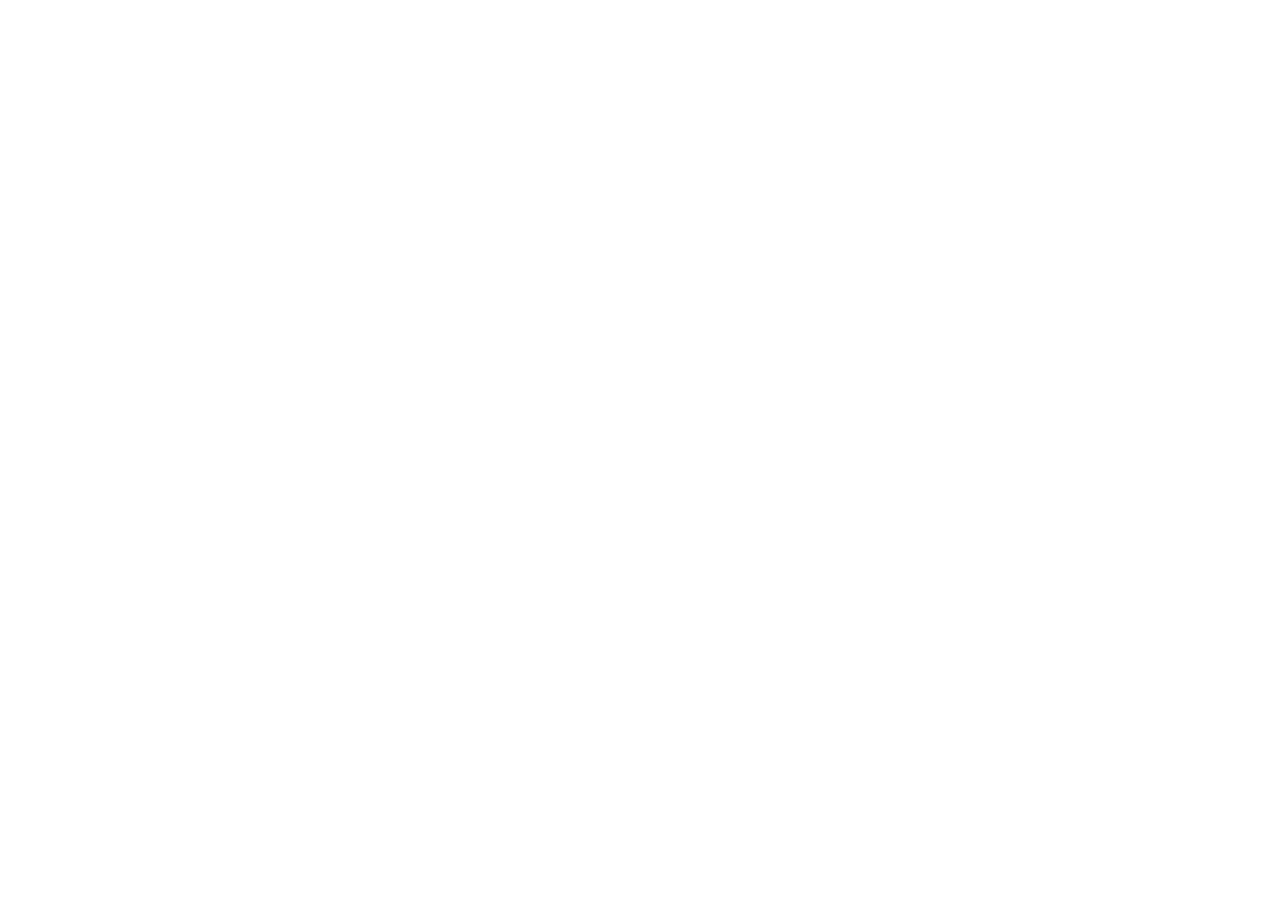
==== explore.html @ ac7680b0 "Section Divided to Team members" ====
<!DOCTYPE html>
<html lang="en">
<head>
    <meta charset="UTF-8">
    <meta name="viewport" content="width=device-width, initial-scale=1.0">
    <title>Explore Page : AirBnB</title>
</head>
<body>
      <!-- ============================================================
       Explore Page
       • Filter Method
       • Cards
       • Slide Animations on cards
       • Secondary Sticky Nav Bar
  ============================================================ -->
</body>
</html>
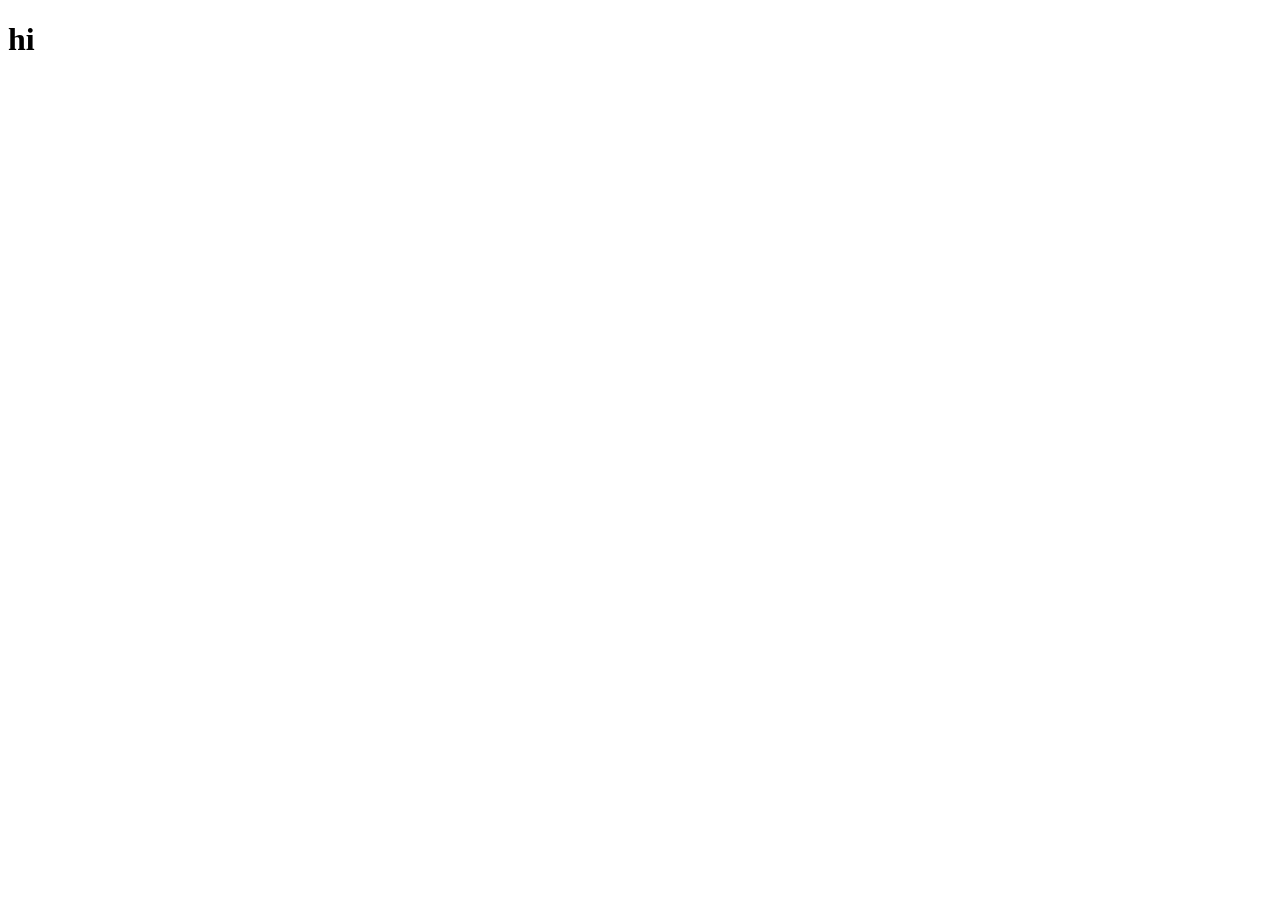
==== commit 89a46628: "hii" ====
--- a/explore.html
+++ b/explore.html
@@ -13,5 +13,6 @@
        • Slide Animations on cards
        • Secondary Sticky Nav Bar
   ============================================================ -->
+  <h1>hi</h1>
 </body>
 </html>
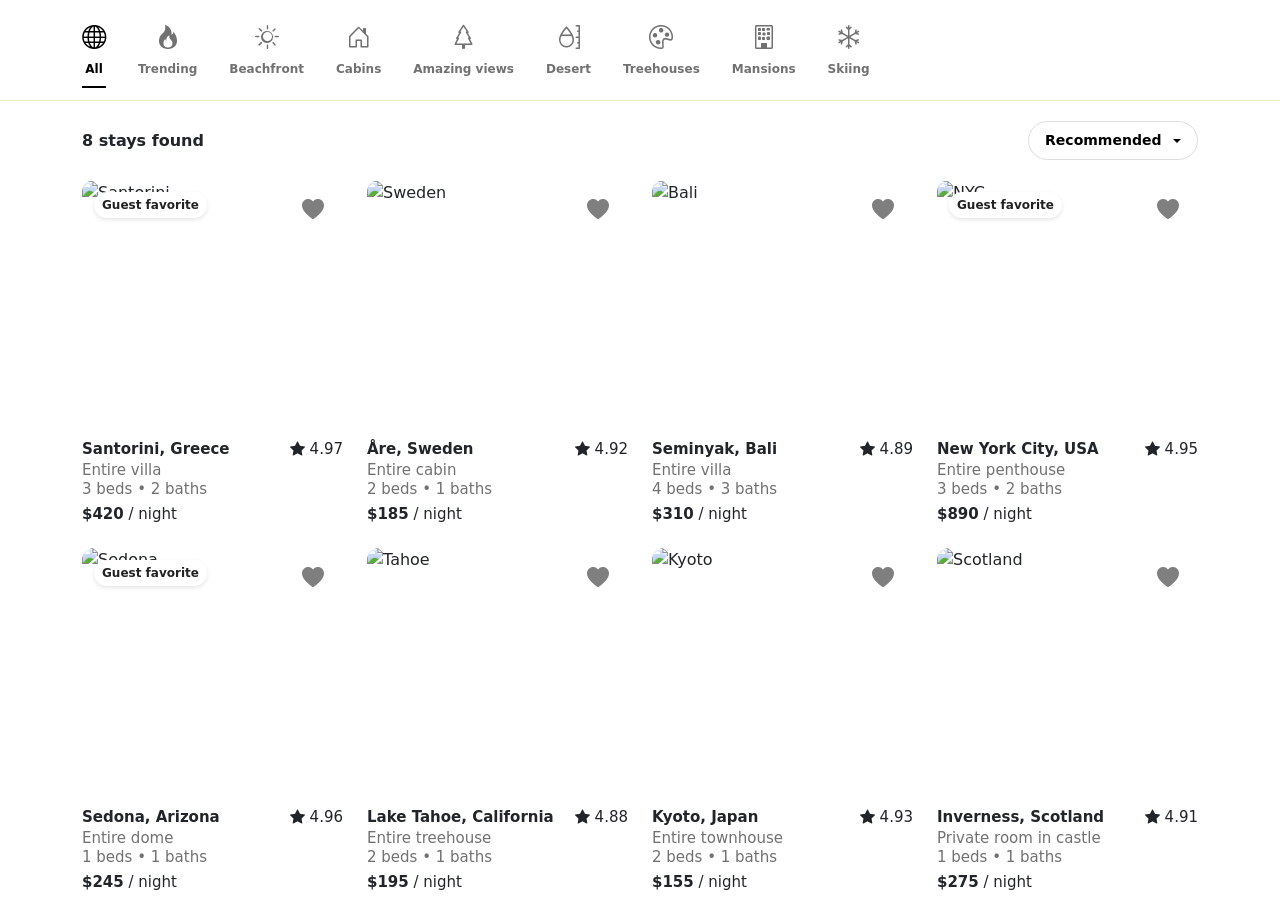
==== commit bcabb728: "show all" ====
--- a/explore.html
+++ b/explore.html
@@ -4,15 +4,405 @@
     <meta charset="UTF-8">
     <meta name="viewport" content="width=device-width, initial-scale=1.0">
     <title>Explore Page : AirBnB</title>
+    <link href="https://cdn.jsdelivr.net/npm/bootstrap@5.3.3/dist/css/bootstrap.min.css" rel="stylesheet"/>
+    <link rel="stylesheet" href="https://cdn.jsdelivr.net/npm/bootstrap-icons@1.10.5/font/bootstrap-icons.css">
+    <link rel="stylesheet" href="./CSS/explore.css">
 </head>
 <body>
       <!-- ============================================================
        Explore Page
-       • Filter Method
+       • Filter method
        • Cards
        • Slide Animations on cards
-       • Secondary Sticky Nav Bar
-  ============================================================ -->
-  <h1>hi</h1>
+       • Secondary Sticky Nav Bar -->
+       <!-- Sticky Navigation & Categories -->
+    <div class="sticky-nav-container">
+        <div class="container">
+            <div class="categories-container">
+                <div class="category-item active">
+                    <i class="bi bi-globe"></i>
+                    <span>All</span>
+                </div>
+                <div class="category-item">
+                    <i class="bi bi-fire"></i>
+                    <span>Trending</span>
+                </div>
+                <div class="category-item">
+                    <i class="bi bi-sun"></i>
+                    <span>Beachfront</span>
+                </div>
+                <div class="category-item">
+                    <i class="bi bi-house-door"></i>
+                    <span>Cabins</span>
+                </div>
+                <div class="category-item">
+                    <i class="bi bi-tree"></i>
+                    <span>Amazing views</span>
+                </div>
+                <div class="category-item">
+                    <i class="bi bi-moisture"></i>
+                    <span>Desert</span>
+                </div>
+                <div class="category-item">
+                    <i class="bi bi-palette"></i>
+                    <span>Treehouses</span>
+                </div>
+                <div class="category-item">
+                    <i class="bi bi-building"></i>
+                    <span>Mansions</span>
+                </div>
+                <div class="category-item">
+                    <i class="bi bi-snow"></i>
+                    <span>Skiing</span>
+                </div>
+            </div>
+        </div>
+    </div>
+
+    <!-- Main Content Area -->
+    <div class="container">
+        <!-- Filter and Options Row -->
+        <div class="filter-row">
+            <div class="stays-count">8 stays found</div>
+            
+            <!-- Recommended Dropdown -->
+            <div class="dropdown">
+                <button class="dropdown-toggle-custom dropdown-toggle" type="button" id="dropdownMenuButton" data-bs-toggle="dropdown" aria-expanded="false">
+                    Recommended
+                </button>
+            </div>
+        </div>
+
+        <!-- 8 Cards Grid System -->
+        <div class="row" id="listings-grid">
+            <!-- Card 1 -->
+             <!-- <section class="contact-container" id="contact-section"> -->
+            <div class="col-12 col-sm-6 col-md-4 col-lg-3">
+                <div class="listing-card" id="card-1">
+                    <div class="guest-favorite-badge">Guest favorite</div>
+                    <button class="like-btn" onclick="toggleLike(this)"><i class="bi bi-heart-fill"></i></button>
+                    
+                    <div class="image-container">
+                        <button class="nav-arrow arrow-left" onclick="moveSlide('card-1', -1)"><i class="bi bi-chevron-left"></i></button>
+                        <button class="nav-arrow arrow-right" onclick="moveSlide('card-1', 1)"><i class="bi bi-chevron-right"></i></button>
+                        
+                        <div class="carousel-track" data-index="0">
+                            <div class="carousel-slide"><img src="https://images.unsplash.com/photo-1570077188670-e3a8d69ac5ff?auto=format&fit=crop&w=600&q=80" alt="Santorini"></div>
+                            <div class="carousel-slide"><img src="https://images.unsplash.com/photo-1469854523086-cc02fe5d8800?auto=format&fit=crop&w=600&q=80" alt="Santorini 2"></div>
+                            <div class="carousel-slide"><img src="https://images.unsplash.com/photo-1533105079780-92b9be482077?auto=format&fit=crop&w=600&q=80" alt="Santorini 3"></div>
+                        </div>
+
+                        <div class="carousel-dots">
+                            <div class="dot active"></div>
+                            <div class="dot"></div>
+                            <div class="dot"></div>
+                        </div>
+                    </div>
+        
+
+                    <div class="card-details">
+                        <div class="title-row">
+                            <span>Santorini, Greece</span>
+                            <span class="rating"><i class="bi bi-star-fill"></i> 4.97</span>
+                        </div>
+                        <div class="description-text">Entire villa<br>3 beds • 2 baths</div>
+                        <div class="price-row"><strong>$420</strong> / night</div>
+                    </div>
+                </div>
+            </div>
+            <!-- </section> -->
+
+            <!-- Card 2 -->
+            <div class="col-12 col-sm-6 col-md-4 col-lg-3">
+                <div class="listing-card" id="card-2">
+                    <button class="like-btn" onclick="toggleLike(this)"><i class="bi bi-heart-fill"></i></button>
+                    
+                    <div class="image-container">
+                        <button class="nav-arrow arrow-left" onclick="moveSlide('card-2', -1)"><i class="bi bi-chevron-left"></i></button>
+                        <button class="nav-arrow arrow-right" onclick="moveSlide('card-2', 1)"><i class="bi bi-chevron-right"></i></button>
+                        
+                        <div class="carousel-track" data-index="0">
+                            <div class="carousel-slide"><img src="https://images.unsplash.com/photo-1510798831971-661eb04b3739?auto=format&fit=crop&w=600&q=80" alt="Sweden"></div>
+                            <div class="carousel-slide"><img src="https://images.unsplash.com/photo-1482862549707-f63cb32c5fd9?auto=format&fit=crop&w=600&q=80" alt="Sweden 2"></div>
+                            <div class="carousel-slide"><img src="https://images.unsplash.com/photo-1544816155-12df9643f363?auto=format&fit=crop&w=600&q=80" alt="Sweden 3"></div>
+                        </div>
+
+                        <div class="carousel-dots">
+                            <div class="dot active"></div>
+                            <div class="dot"></div>
+                            <div class="dot"></div>
+                        </div>
+                    </div>
+
+                    <div class="card-details">
+                        <div class="title-row">
+                            <span>Åre, Sweden</span>
+                            <span class="rating"><i class="bi bi-star-fill"></i> 4.92</span>
+                        </div>
+                        <div class="description-text">Entire cabin<br>2 beds • 1 baths</div>
+                        <div class="price-row"><strong>$185</strong> / night</div>
+                    </div>
+                </div>
+            </div>
+
+            <!-- Card 3 -->
+            <div class="col-12 col-sm-6 col-md-4 col-lg-3">
+                <div class="listing-card" id="card-3">
+                    <button class="like-btn" onclick="toggleLike(this)"><i class="bi bi-heart-fill"></i></button>
+                    
+                    <div class="image-container">
+                        <button class="nav-arrow arrow-left" onclick="moveSlide('card-3', -1)"><i class="bi bi-chevron-left"></i></button>
+                        <button class="nav-arrow arrow-right" onclick="moveSlide('card-3', 1)"><i class="bi bi-chevron-right"></i></button>
+                        
+                        <div class="carousel-track" data-index="0">
+                            <div class="carousel-slide"><img src="https://images.unsplash.com/photo-1537996194471-e657df975ab4?auto=format&fit=crop&w=600&q=80" alt="Bali"></div>
+                            <div class="carousel-slide"><img src="https://images.unsplash.com/photo-1544644181-1484b3fdfc62?auto=format&fit=crop&w=600&q=80" alt="Bali 2"></div>
+                            <div class="carousel-slide"><img src="https://images.unsplash.com/photo-1506929562872-bb421503ef21?auto=format&fit=crop&w=600&q=80" alt="Bali 3"></div>
+                        </div>
+
+                        <div class="carousel-dots">
+                            <div class="dot active"></div>
+                            <div class="dot"></div>
+                            <div class="dot"></div>
+                        </div>
+                    </div>
+
+                    <div class="card-details">
+                        <div class="title-row">
+                            <span>Seminyak, Bali</span>
+                            <span class="rating"><i class="bi bi-star-fill"></i> 4.89</span>
+                        </div>
+                        <div class="description-text">Entire villa<br>4 beds • 3 baths</div>
+                        <div class="price-row"><strong>$310</strong> / night</div>
+                    </div>
+                </div>
+            </div>
+
+            <!-- Card 4 -->
+            <div class="col-12 col-sm-6 col-md-4 col-lg-3">
+                <div class="listing-card" id="card-4">
+                    <div class="guest-favorite-badge">Guest favorite</div>
+                    <button class="like-btn" onclick="toggleLike(this)"><i class="bi bi-heart-fill"></i></button>
+                    
+                    <div class="image-container">
+                        <button class="nav-arrow arrow-left" onclick="moveSlide('card-4', -1)"><i class="bi bi-chevron-left"></i></button>
+                        <button class="nav-arrow arrow-right" onclick="moveSlide('card-4', 1)"><i class="bi bi-chevron-right"></i></button>
+                        
+                        <div class="carousel-track" data-index="0">
+                            <div class="carousel-slide"><img src="https://images.unsplash.com/photo-1496442226666-8d4d0e62e6e9?auto=format&fit=crop&w=600&q=80" alt="NYC"></div>
+                            <div class="carousel-slide"><img src="https://images.unsplash.com/photo-1513635269975-59663e0ca1ad?auto=format&fit=crop&w=600&q=80" alt="NYC 2"></div>
+                            <div class="carousel-slide"><img src="https://images.unsplash.com/photo-1486406146926-c627a92ad1ab?auto=format&fit=crop&w=600&q=80" alt="NYC 3"></div>
+                        </div>
+
+                        <div class="carousel-dots">
+                            <div class="dot active"></div>
+                            <div class="dot"></div>
+                            <div class="dot"></div>
+                        </div>
+                    </div>
+
+                    <div class="card-details">
+                        <div class="title-row">
+                            <span>New York City, USA</span>
+                            <span class="rating"><i class="bi bi-star-fill"></i> 4.95</span>
+                        </div>
+                        <div class="description-text">Entire penthouse<br>3 beds • 2 baths</div>
+                        <div class="price-row"><strong>$890</strong> / night</div>
+                    </div>
+                </div>
+            </div>
+
+            <!-- Card 5 -->
+            <div class="col-12 col-sm-6 col-md-4 col-lg-3">
+                <div class="listing-card" id="card-5">
+                    <div class="guest-favorite-badge">Guest favorite</div>
+                    <button class="like-btn" onclick="toggleLike(this)"><i class="bi bi-heart-fill"></i></button>
+                    
+                    <div class="image-container">
+                        <button class="nav-arrow arrow-left" onclick="moveSlide('card-5', -1)"><i class="bi bi-chevron-left"></i></button>
+                        <button class="nav-arrow arrow-right" onclick="moveSlide('card-5', 1)"><i class="bi bi-chevron-right"></i></button>
+                        
+                        <div class="carousel-track" data-index="0">
+                            <div class="carousel-slide"><img src="https://images.unsplash.com/photo-1469854523086-cc02fe5d8800?auto=format&fit=crop&w=600&q=80" alt="Sedona"></div>
+                            <div class="carousel-slide"><img src="https://images.unsplash.com/photo-1470071459604-3b5ec3a7fe05?auto=format&fit=crop&w=600&q=80" alt="Sedona 2"></div>
+                            <div class="carousel-slide"><img src="https://images.unsplash.com/photo-1501854140801-50d01698950b?auto=format&fit=crop&w=600&q=80" alt="Sedona 3"></div>
+                        </div>
+
+                        <div class="carousel-dots">
+                            <div class="dot active"></div>
+                            <div class="dot"></div>
+                            <div class="dot"></div>
+                        </div>
+                    </div>
+
+                    <div class="card-details">
+                        <div class="title-row">
+                            <span>Sedona, Arizona</span>
+                            <span class="rating"><i class="bi bi-star-fill"></i> 4.96</span>
+                        </div>
+                        <div class="description-text">Entire dome<br>1 beds • 1 baths</div>
+                        <div class="price-row"><strong>$245</strong> / night</div>
+                    </div>
+                </div>
+            </div>
+
+            <!-- Card 6 -->
+            <div class="col-12 col-sm-6 col-md-4 col-lg-3">
+                <div class="listing-card" id="card-6">
+                    <button class="like-btn" onclick="toggleLike(this)"><i class="bi bi-heart-fill"></i></button>
+                    
+                    <div class="image-container">
+                        <button class="nav-arrow arrow-left" onclick="moveSlide('card-6', -1)"><i class="bi bi-chevron-left"></i></button>
+                        <button class="nav-arrow arrow-right" onclick="moveSlide('card-6', 1)"><i class="bi bi-chevron-right"></i></button>
+                        
+                        <div class="carousel-track" data-index="0">
+                            <div class="carousel-slide"><img src="https://images.unsplash.com/photo-1475924156734-496f6cac6ec1?auto=format&fit=crop&w=600&q=80" alt="Tahoe"></div>
+                            <div class="carousel-slide"><img src="https://images.unsplash.com/photo-1441974231531-c6227db76b6e?auto=format&fit=crop&w=600&q=80" alt="Tahoe 2"></div>
+                            <div class="carousel-slide"><img src="https://images.unsplash.com/photo-1447752875215-b2761acb3c5d?auto=format&fit=crop&w=600&q=80" alt="Tahoe 3"></div>
+                        </div>
+
+                        <div class="carousel-dots">
+                            <div class="dot active"></div>
+                            <div class="dot"></div>
+                            <div class="dot"></div>
+                        </div>
+                    </div>
+
+                    <div class="card-details">
+                        <div class="title-row">
+                            <span>Lake Tahoe, California</span>
+                            <span class="rating"><i class="bi bi-star-fill"></i> 4.88</span>
+                        </div>
+                        <div class="description-text">Entire treehouse<br>2 beds • 1 baths</div>
+                        <div class="price-row"><strong>$195</strong> / night</div>
+                    </div>
+                </div>
+            </div>
+
+            <!-- Card 7 -->
+            <div class="col-12 col-sm-6 col-md-4 col-lg-3">
+                <div class="listing-card" id="card-7">
+                    <button class="like-btn" onclick="toggleLike(this)"><i class="bi bi-heart-fill"></i></button>
+                    
+                    <div class="image-container">
+                        <button class="nav-arrow arrow-left" onclick="moveSlide('card-7', -1)"><i class="bi bi-chevron-left"></i></button>
+                        <button class="nav-arrow arrow-right" onclick="moveSlide('card-7', 1)"><i class="bi bi-chevron-right"></i></button>
+                        
+                        <div class="carousel-track" data-index="0">
+                            <div class="carousel-slide"><img src="https://images.unsplash.com/photo-1493976040374-85c8e12f0c0e?auto=format&fit=crop&w=600&q=80" alt="Kyoto"></div>
+                            <div class="carousel-slide"><img src="https://images.unsplash.com/photo-1542044896530-05d85be9b11a?auto=format&fit=crop&w=600&q=80" alt="Kyoto 2"></div>
+                            <div class="carousel-slide"><img src="https://images.unsplash.com/photo-1498038432885-c6f3f1b912ee?auto=format&fit=crop&w=600&q=80" alt="Kyoto 3"></div>
+                        </div>
+
+                        <div class="carousel-dots">
+                            <div class="dot active"></div>
+                            <div class="dot"></div>
+                            <div class="dot"></div>
+                        </div>
+                    </div>
+
+                    <div class="card-details">
+                        <div class="title-row">
+                            <span>Kyoto, Japan</span>
+                            <span class="rating"><i class="bi bi-star-fill"></i> 4.93</span>
+                        </div>
+                        <div class="description-text">Entire townhouse<br>2 beds • 1 baths</div>
+                        <div class="price-row"><strong>$155</strong> / night</div>
+                    </div>
+                </div>
+            </div>
+
+            <!-- Card 8 -->
+            <div class="col-12 col-sm-6 col-md-4 col-lg-3">
+                <div class="listing-card" id="card-8">
+                    <button class="like-btn" onclick="toggleLike(this)"><i class="bi bi-heart-fill"></i></button>
+                    
+                    <div class="image-container">
+                        <button class="nav-arrow arrow-left" onclick="moveSlide('card-8', -1)"><i class="bi bi-chevron-left"></i></button>
+                        <button class="nav-arrow arrow-right" onclick="moveSlide('card-8', 1)"><i class="bi bi-chevron-right"></i></button>
+                        
+                        <div class="carousel-track" data-index="0">
+                            <div class="carousel-slide"><img src="https://images.unsplash.com/photo-1564013799919-ab600027ffc6?auto=format&fit=crop&w=600&q=80" alt="Scotland"></div>
+                            <div class="carousel-slide"><img src="https://images.unsplash.com/photo-1551882547-ff40c63fe5fa?auto=format&fit=crop&w=600&q=80" alt="Scotland 2"></div>
+                            <div class="carousel-slide"><img src="https://images.unsplash.com/photo-1580587771525-78b9dba3b914?auto=format&fit=crop&w=600&q=80" alt="Scotland 3"></div>
+                        </div>
+
+                        <div class="carousel-dots">
+                            <div class="dot active"></div>
+                            <div class="dot"></div>
+                            <div class="dot"></div>
+                        </div>
+                    </div>
+
+                    <div class="card-details">
+                        <div class="title-row">
+                            <span>Inverness, Scotland</span>
+                            <span class="rating"><i class="bi bi-star-fill"></i> 4.91</span>
+                        </div>
+                        <div class="description-text">Private room in castle<br>1 beds • 1 baths</div>
+                        <div class="price-row"><strong>$275</strong> / night</div>
+                    </div>
+                </div>
+            </div>
+        </div>
+    </div>
+
+
+    <script
+    src="https://cdn.jsdelivr.net/npm/bootstrap@5.3.3/dist/js/bootstrap.bundle.min.js"
+    defer>
+</script>
+    <script>
+        // Move Carousel Slide
+        function moveSlide(cardId, direction) {
+            event.stopPropagation(); // Prevents card clicks
+            const card = document.getElementById(cardId);
+            const track = card.querySelector('.carousel-track');
+            const dots = card.querySelectorAll('.dot');
+            
+            let currentIndex = parseInt(track.getAttribute('data-index'));
+            currentIndex += direction;
+            
+            // Boundary checks
+            if (currentIndex < 0) currentIndex = 0;
+            if (currentIndex > 2) currentIndex = 2;
+            
+            track.setAttribute('data-index', currentIndex);
+            
+            // Slide transition
+            const percentage = -(currentIndex * 33.333);
+            track.style.transform = `translateX(${percentage}%)`;
+            
+            // Active dot update
+            dots.forEach((dot, idx) => {
+                if (idx === currentIndex) {
+                    dot.classList.add('active');
+                } else {
+                    dot.classList.remove('active');
+                }
+            });
+        }
+
+        // Toggle Like / Heart Button
+        function toggleLike(element) {
+            event.stopPropagation();
+            element.classList.toggle('liked');
+        }
+
+        // Change Dropdown selection text
+        function changeDropdownText(text) {
+            document.getElementById('dropdownMenuButton').innerText = text;
+        }
+
+        // Handle category selection active state
+        const categories = document.querySelectorAll('.category-item');
+        categories.forEach(item => {
+            item.addEventListener('click', () => {
+                categories.forEach(c => c.classList.remove('active'));
+                item.classList.add('active');
+            });
+        });
+    </script>
+  <!-- ============================================================ -->
 </body>
 </html>
--- a/CSS/explore.css
+++ b/CSS/explore.css
@@ -0,0 +1,224 @@
+ /* Sticky Navbar & Categories */
+        .sticky-nav-container {
+            position: sticky;
+            top: 0;
+            z-index: 1000;
+            background-color: #ffffff;
+            border-bottom: 1px solid #ebeebe;
+            padding-top: 20px;
+        }
+
+        .categories-container {
+            display: flex;
+            align-items: center;
+            overflow-x: auto;
+            gap: 32px;
+            padding-bottom: 12px;
+        }
+        .categories-container::-webkit-scrollbar {
+            display: none;
+        }
+
+        .category-item {
+            display: flex;
+            flex-direction: column;
+            align-items: center;
+            font-size: 12px;
+            font-weight: 600;
+            color: #717171;
+            cursor: pointer;
+            white-space: nowrap;
+            border-bottom: 2px solid transparent;
+            padding-bottom: 8px;
+            transition: all 0.2s ease;
+        }
+        .category-item i {
+            font-size: 24px;
+            margin-bottom: 4px;
+        }
+        .category-item:hover, .category-item.active {
+            color: #000000;
+            border-bottom-color: #000000;
+        }
+
+        /* Filter Row */
+        .filter-row {
+            display: flex;
+            justify-content: space-between;
+            align-items: center;
+            padding: 20px 0;
+        }
+        .stays-count {
+            font-size: 16px;
+            font-weight: 600;
+        }
+
+        /* Card Styles */
+        .listing-card {
+            border: none;
+            background: none;
+            margin-bottom: 24px;
+            position: relative;
+            cursor: pointer;
+        }
+
+        /* Image Wrapper & Zoom Effect */
+        .image-container {
+            position: relative;
+            width: 100%;
+            border-radius: 12px;
+            overflow: hidden;
+            aspect-ratio: 20 / 19;
+        }
+        .carousel-track {
+            display: flex;
+            width: 300%;
+            height: 100%;
+            transition: transform 0.3s ease-in-out;
+        }
+        .carousel-slide {
+            width: 33.333%;
+            height: 100%;
+            overflow: hidden;
+        }
+        .carousel-slide img {
+            width: 100%;
+            height: 100%;
+            object-fit: cover;
+            transition: transform 0.4s ease;
+        }
+        /* Zoom on hover */
+        .listing-card:hover .carousel-slide img {
+            transform: scale(1.06);
+        }
+
+        /* Hover Navigation Arrows */
+        .nav-arrow {
+            position: absolute;
+            top: 50%;
+            transform: translateY(-50%);
+            width: 32px;
+            height: 32px;
+            background-color: rgba(255, 255, 255, 0.9);
+            border: 1px solid rgba(0,0,0,0.08);
+            border-radius: 50%;
+            display: flex;
+            align-items: center;
+            justify-content: center;
+            color: #222222;
+            font-size: 14px;
+            opacity: 0;
+            transition: opacity 0.2s ease, transform 0.1s ease;
+            z-index: 10;
+        }
+        .nav-arrow:hover {
+            transform: translateY(-50%) scale(1.05);
+            background-color: #ffffff;
+            box-shadow: 0 4px 10px rgba(0,0,0,0.1);
+        }
+        .listing-card:hover .nav-arrow {
+            opacity: 1;
+        }
+        .arrow-left { left: 12px; }
+        .arrow-right { right: 12px; }
+
+        /* Carousel Indicators / Dots */
+        .carousel-dots {
+            position: absolute;
+            bottom: 12px;
+            left: 50%;
+            transform: translateX(-50%);
+            display: flex;
+            gap: 6px;
+            z-index: 10;
+        }
+        .dot {
+            width: 6px;
+            height: 6px;
+            background-color: rgba(255, 255, 255, 0.6);
+            border-radius: 50%;
+            transition: all 0.2s ease;
+        }
+        .dot.active {
+            background-color: #ffffff;
+            transform: scale(1.2);
+        }
+
+        /* Guest Favorite Badge */
+        .guest-favorite-badge {
+            position: absolute;
+            top: 12px;
+            left: 12px;
+            background-color: #ffffff;
+            color: #222222;
+            padding: 4px 8px;
+            border-radius: 14px;
+            font-size: 12px;
+            font-weight: 600;
+            box-shadow: 0 2px 4px rgba(0,0,0,0.1);
+            z-index: 10;
+        }
+
+        /* Like Heart Button */
+        .like-btn {
+            position: absolute;
+            top: 12px;
+            right: 12px;
+            background: none;
+            border: none;
+            font-size: 24px;
+            color: rgba(0, 0, 0, 0.5);
+            -webkit-text-stroke: 2px white;
+            cursor: pointer;
+            z-index: 10;
+            transition: transform 0.2s ease;
+        }
+        .like-btn:active {
+            transform: scale(0.85);
+        }
+        .like-btn.liked {
+            color: #ff385c;
+            -webkit-text-stroke: 0;
+        }
+
+        /* Card Details Text */
+        .card-details {
+            padding-top: 12px;
+            font-size: 15px;
+            line-height: 19px;
+        }
+        .title-row {
+            display: flex;
+            justify-content: space-between;
+            font-weight: 600;
+        }
+        .rating {
+            font-weight: 400;
+        }
+        .description-text {
+            color: #717171;
+            margin-top: 2px;
+        }
+        .price-row {
+            margin-top: 6px;
+            font-weight: 400;
+        }
+        .price-row strong {
+            font-weight: 600;
+        }
+
+        /* Dropdown custom style */
+        .dropdown-toggle-custom {
+            border: 1px solid #dddddd;
+            background-color: #ffffff;
+            padding: 8px 16px;
+            border-radius: 20px;
+            font-size: 14px;
+            font-weight: 600;
+            display: flex;
+            align-items: center;
+            gap: 8px;
+        }
+        .dropdown-toggle-custom:hover {
+            border-color: #000000;
+        }
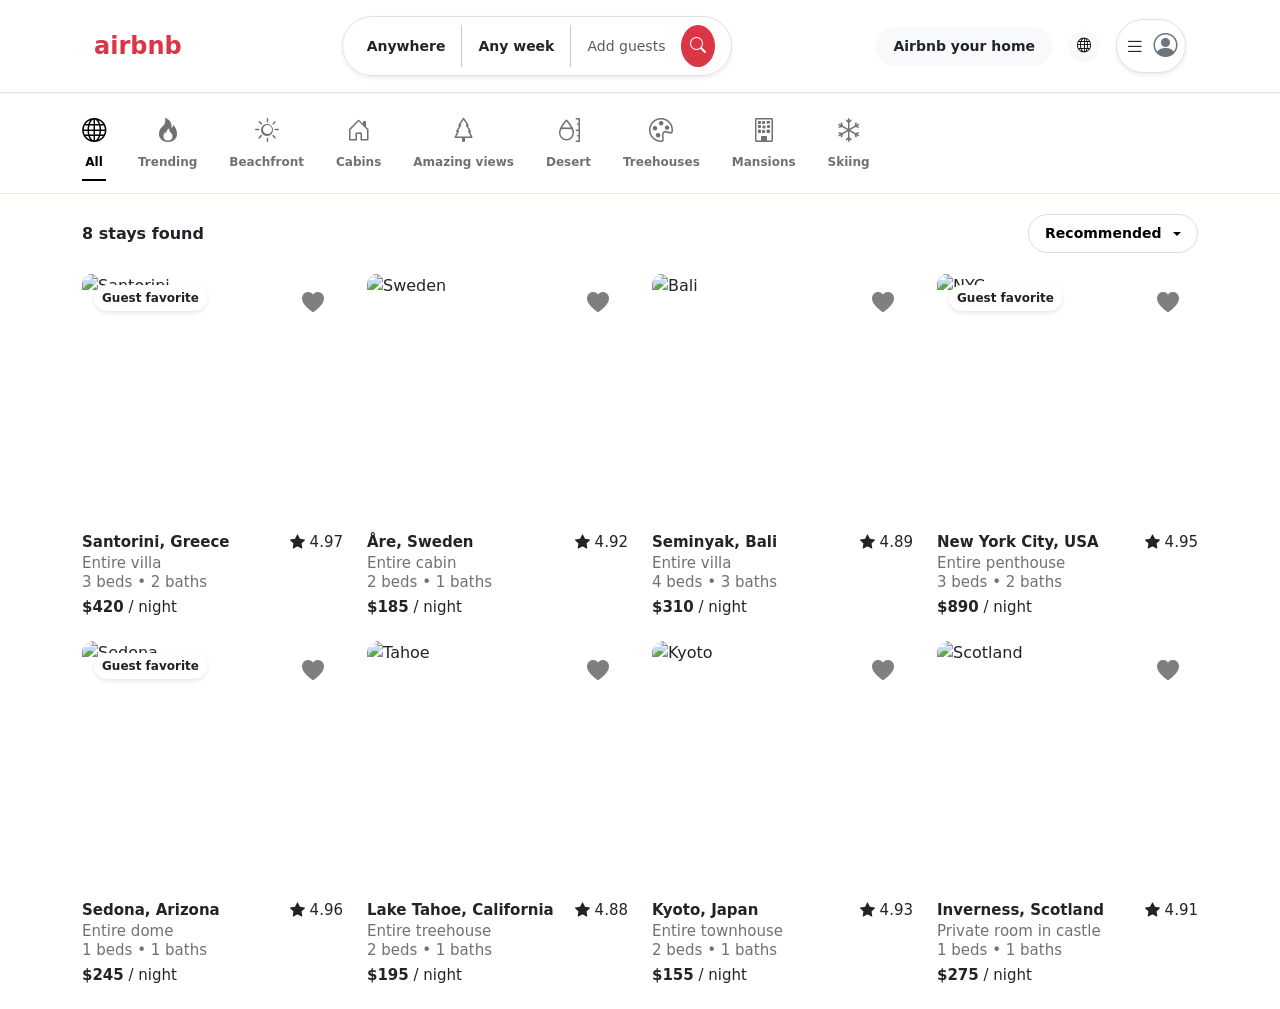
==== commit e20f95f9: "explore" ====
--- a/explore.html
+++ b/explore.html
@@ -9,6 +9,7 @@
     <link rel="stylesheet" href="./CSS/explore.css">
 </head>
 <body>
+
       <!-- ============================================================
        Explore Page
        • Filter method
@@ -16,8 +17,41 @@
        • Slide Animations on cards
        • Secondary Sticky Nav Bar -->
        <!-- Sticky Navigation & Categories -->
+     <!-- main navbar -->
+<nav class="navbar navbar-expand-md navbar-light bg-white border-bottom sticky-top py-3">
+        <div class="container px-4">
+            <a class="navbar-brand" href="#">
+                <!-- <i class="fab fa-airbnb text-danger fa-2x align-middle me-1"></i> -->
+                <span class="text-danger fw-bold fs-4 d-none d-lg-inline-block align-middle">airbnb</span>
+            </a>
+            
+            <div class="shadow-sm border rounded-pill px-3 py-2 d-none d-sm-flex align-items-center mx-auto search-bar">
+                <button class="btn btn-sm fw-bold border-0 bg-transparent">Anywhere</button>
+                <div class="vr mx-2"></div>
+                <button class="btn btn-sm fw-bold border-0 bg-transparent">Any week</button>
+                <div class="vr mx-2"></div>
+                <button class="btn btn-sm text-muted border-0 bg-transparent">Add guests</button>
+                <button class="btn btn-danger rounded-circle p-2 ms-2"><i class="bi bi-search text-white"></i></button>
+            </div>
+
+            <div class="d-flex align-items-center gap-3">
+                <a href="#" class="text-dark fw-bold text-decoration-none btn btn-light rounded-pill btn-sm d-none d-md-inline-block py-2 px-3">Airbnb your home</a>
+                <button class="btn btn-light rounded-circle btn-sm d-none d-md-inline-block"><i class="bi bi-globe"></i></button>
+                <div class="border rounded-pill p-2 d-flex align-items-center gap-2 bg-white shadow-sm cursor-pointer">
+                    <i class="bi bi-list fs-5"></i>
+                    <i class="bi bi-person-circle fs-4 text-secondary"></i>
+                </div>
+            </div>
+        </div>
+    </nav>
+
+    <!-- Sticky Navigation & Categories -->
     <div class="sticky-nav-container">
         <div class="container">
+            <div class="second-navbar">
+    <!-- Icons (All, Trending, Beachfront...) -->
+  </div>
+</header>
             <div class="categories-container">
                 <div class="category-item active">
                     <i class="bi bi-globe"></i>
--- a/CSS/explore.css
+++ b/CSS/explore.css
@@ -1,224 +1,229 @@
- /* Sticky Navbar & Categories */
-        .sticky-nav-container {
-            position: sticky;
-            top: 0;
-            z-index: 1000;
-            background-color: #ffffff;
-            border-bottom: 1px solid #ebeebe;
-            padding-top: 20px;
-        }
-
-        .categories-container {
-            display: flex;
-            align-items: center;
-            overflow-x: auto;
-            gap: 32px;
-            padding-bottom: 12px;
-        }
-        .categories-container::-webkit-scrollbar {
-            display: none;
-        }
-
-        .category-item {
-            display: flex;
-            flex-direction: column;
-            align-items: center;
-            font-size: 12px;
-            font-weight: 600;
-            color: #717171;
-            cursor: pointer;
-            white-space: nowrap;
-            border-bottom: 2px solid transparent;
-            padding-bottom: 8px;
-            transition: all 0.2s ease;
-        }
-        .category-item i {
-            font-size: 24px;
-            margin-bottom: 4px;
-        }
-        .category-item:hover, .category-item.active {
-            color: #000000;
-            border-bottom-color: #000000;
-        }
-
-        /* Filter Row */
-        .filter-row {
-            display: flex;
-            justify-content: space-between;
-            align-items: center;
-            padding: 20px 0;
-        }
-        .stays-count {
-            font-size: 16px;
-            font-weight: 600;
-        }
-
-        /* Card Styles */
-        .listing-card {
-            border: none;
-            background: none;
-            margin-bottom: 24px;
-            position: relative;
-            cursor: pointer;
-        }
-
-        /* Image Wrapper & Zoom Effect */
-        .image-container {
-            position: relative;
-            width: 100%;
-            border-radius: 12px;
-            overflow: hidden;
-            aspect-ratio: 20 / 19;
-        }
-        .carousel-track {
-            display: flex;
-            width: 300%;
-            height: 100%;
-            transition: transform 0.3s ease-in-out;
-        }
-        .carousel-slide {
-            width: 33.333%;
-            height: 100%;
-            overflow: hidden;
-        }
-        .carousel-slide img {
-            width: 100%;
-            height: 100%;
-            object-fit: cover;
-            transition: transform 0.4s ease;
-        }
-        /* Zoom on hover */
-        .listing-card:hover .carousel-slide img {
-            transform: scale(1.06);
-        }
-
-        /* Hover Navigation Arrows */
-        .nav-arrow {
-            position: absolute;
-            top: 50%;
-            transform: translateY(-50%);
-            width: 32px;
-            height: 32px;
-            background-color: rgba(255, 255, 255, 0.9);
-            border: 1px solid rgba(0,0,0,0.08);
-            border-radius: 50%;
-            display: flex;
-            align-items: center;
-            justify-content: center;
-            color: #222222;
-            font-size: 14px;
-            opacity: 0;
-            transition: opacity 0.2s ease, transform 0.1s ease;
-            z-index: 10;
-        }
-        .nav-arrow:hover {
-            transform: translateY(-50%) scale(1.05);
-            background-color: #ffffff;
-            box-shadow: 0 4px 10px rgba(0,0,0,0.1);
-        }
-        .listing-card:hover .nav-arrow {
-            opacity: 1;
-        }
-        .arrow-left { left: 12px; }
-        .arrow-right { right: 12px; }
-
-        /* Carousel Indicators / Dots */
-        .carousel-dots {
-            position: absolute;
-            bottom: 12px;
-            left: 50%;
-            transform: translateX(-50%);
-            display: flex;
-            gap: 6px;
-            z-index: 10;
-        }
-        .dot {
-            width: 6px;
-            height: 6px;
-            background-color: rgba(255, 255, 255, 0.6);
-            border-radius: 50%;
-            transition: all 0.2s ease;
-        }
-        .dot.active {
-            background-color: #ffffff;
-            transform: scale(1.2);
-        }
-
-        /* Guest Favorite Badge */
-        .guest-favorite-badge {
-            position: absolute;
-            top: 12px;
-            left: 12px;
-            background-color: #ffffff;
-            color: #222222;
-            padding: 4px 8px;
-            border-radius: 14px;
-            font-size: 12px;
-            font-weight: 600;
-            box-shadow: 0 2px 4px rgba(0,0,0,0.1);
-            z-index: 10;
-        }
-
-        /* Like Heart Button */
-        .like-btn {
-            position: absolute;
-            top: 12px;
-            right: 12px;
-            background: none;
-            border: none;
-            font-size: 24px;
-            color: rgba(0, 0, 0, 0.5);
-            -webkit-text-stroke: 2px white;
-            cursor: pointer;
-            z-index: 10;
-            transition: transform 0.2s ease;
-        }
-        .like-btn:active {
-            transform: scale(0.85);
-        }
-        .like-btn.liked {
-            color: #ff385c;
-            -webkit-text-stroke: 0;
-        }
-
-        /* Card Details Text */
-        .card-details {
-            padding-top: 12px;
-            font-size: 15px;
-            line-height: 19px;
-        }
-        .title-row {
-            display: flex;
-            justify-content: space-between;
-            font-weight: 600;
-        }
-        .rating {
-            font-weight: 400;
-        }
-        .description-text {
-            color: #717171;
-            margin-top: 2px;
-        }
-        .price-row {
-            margin-top: 6px;
-            font-weight: 400;
-        }
-        .price-row strong {
-            font-weight: 600;
-        }
-
-        /* Dropdown custom style */
-        .dropdown-toggle-custom {
-            border: 1px solid #dddddd;
-            background-color: #ffffff;
-            padding: 8px 16px;
-            border-radius: 20px;
-            font-size: 14px;
-            font-weight: 600;
-            display: flex;
-            align-items: center;
-            gap: 8px;
-        }
-        .dropdown-toggle-custom:hover {
-            border-color: #000000;
-        }
+/* Sticky Layout Fixes */
+.main-top-navbar {
+    position: sticky !important;
+    top: 0;
+    z-index: 1020; /* Highest level layer */
+}
+
+.sticky-nav-container {
+    position: sticky;
+    top: 80px; /* Aligns right beneath the dynamic height of the top navbar */
+    z-index: 1010; /* Stacked right below top navbar, but above cards */
+    background-color: #ffffff;
+    border-bottom: 1px solid #ebeebe;
+    padding-top: 20px;
+}
+
+/* Categories UI */
+.categories-container {
+    display: flex;
+    align-items: center;
+    overflow-x: auto;
+    gap: 32px;
+    padding-bottom: 12px;
+}
+.categories-container::-webkit-scrollbar {
+    display: none; /* Hide scrollbars for layout neatness */
+}
+
+.category-item {
+    display: flex;
+    flex-direction: column;
+    align-items: center;
+    font-size: 12px;
+    font-weight: 600;
+    color: #717171;
+    cursor: pointer;
+    white-space: nowrap;
+    border-bottom: 2px solid transparent;
+    padding-bottom: 8px;
+    transition: all 0.2s ease;
+}
+.category-item i {
+    font-size: 24px;
+    margin-bottom: 4px;
+}
+.category-item:hover, .category-item.active {
+    color: #000000;
+    border-bottom-color: #000000;
+}
+
+/* Filter Row */
+.filter-row {
+    display: flex;
+    justify-content: space-between;
+    align-items: center;
+    padding: 20px 0;
+}
+.stays-count {
+    font-size: 16px;
+    font-weight: 600;
+}
+
+/* Card Component Layouts */
+.listing-card {
+    border: none;
+    background: none;
+    margin-bottom: 24px;
+    position: relative;
+    cursor: pointer;
+}
+
+.image-container {
+    position: relative;
+    width: 100%;
+    border-radius: 12px;
+    overflow: hidden;
+    aspect-ratio: 20 / 19;
+}
+.carousel-track {
+    display: flex;
+    width: 300%;
+    height: 100%;
+    transition: transform 0.3s ease-in-out;
+}
+.carousel-slide {
+    width: 33.333%;
+    height: 100%;
+    overflow: hidden;
+}
+.carousel-slide img {
+    width: 100%;
+    height: 100%;
+    object-fit: cover;
+    transition: transform 0.4s ease;
+}
+
+/* Hover Zoom Effect */
+.listing-card:hover .carousel-slide img {
+    transform: scale(1.06);
+}
+
+/* Navigation Arrow Overlays */
+.nav-arrow {
+    position: absolute;
+    top: 50%;
+    transform: translateY(-50%);
+    width: 32px;
+    height: 32px;
+    background-color: rgba(255, 255, 255, 0.9);
+    border: 1px solid rgba(0,0,0,0.08);
+    border-radius: 50%;
+    display: flex;
+    align-items: center;
+    justify-content: center;
+    color: #222222;
+    font-size: 14px;
+    opacity: 0;
+    transition: opacity 0.2s ease, transform 0.1s ease;
+    z-index: 10;
+}
+.nav-arrow:hover {
+    transform: translateY(-50%) scale(1.05);
+    background-color: #ffffff;
+    box-shadow: 0 4px 10px rgba(0,0,0,0.1);
+}
+.listing-card:hover .nav-arrow {
+    opacity: 1;
+}
+.arrow-left { left: 12px; }
+.arrow-right { right: 12px; }
+
+/* Carousel Dots Indicators */
+.carousel-dots {
+    position: absolute;
+    bottom: 12px;
+    left: 50%;
+    transform: translateX(-50%);
+    display: flex;
+    gap: 6px;
+    z-index: 10;
+}
+.dot {
+    width: 6px;
+    height: 6px;
+    background-color: rgba(255, 255, 255, 0.6);
+    border-radius: 50%;
+    transition: all 0.2s ease;
+}
+.dot.active {
+    background-color: #ffffff;
+    transform: scale(1.2);
+}
+
+/* Badges and Interactive Buttons */
+.guest-favorite-badge {
+    position: absolute;
+    top: 12px;
+    left: 12px;
+    background-color: #ffffff;
+    color: #222222;
+    padding: 4px 8px;
+    border-radius: 14px;
+    font-size: 12px;
+    font-weight: 600;
+    box-shadow: 0 2px 4px rgba(0,0,0,0.1);
+    z-index: 10;
+}
+
+.like-btn {
+    position: absolute;
+    top: 12px;
+    right: 12px;
+    background: none;
+    border: none;
+    font-size: 24px;
+    color: rgba(0, 0, 0, 0.5);
+    -webkit-text-stroke: 2px white;
+    cursor: pointer;
+    z-index: 10;
+    transition: transform 0.2s ease;
+}
+.like-btn:active {
+    transform: scale(0.85);
+}
+.like-btn.liked {
+    color: #ef6ac3;
+    -webkit-text-stroke: 0;
+}
+
+/* Typography Customizations */
+.card-details {
+    padding-top: 12px;
+    font-size: 15px;
+    line-height: 19px;
+}
+.title-row {
+    display: flex;
+    justify-content: space-between;
+    font-weight: 600;
+}
+.rating {
+    font-weight: 400;
+}
+.description-text {
+    color: #717171;
+    margin-top: 2px;
+}
+.price-row {
+    margin-top: 6px;
+    font-weight: 400;
+}
+.price-row strong {
+    font-weight: 600;
+}
+
+.dropdown-toggle-custom {
+    border: 1px solid #dddddd;
+    background-color: #ffffff;
+    padding: 8px 16px;
+    border-radius: 20px;
+    font-size: 14px;
+    font-weight: 600;
+    display: flex;
+    align-items: center;
+    gap: 8px;
+}
+.dropdown-toggle-custom:hover {
+    border-color: #000000;
+}
